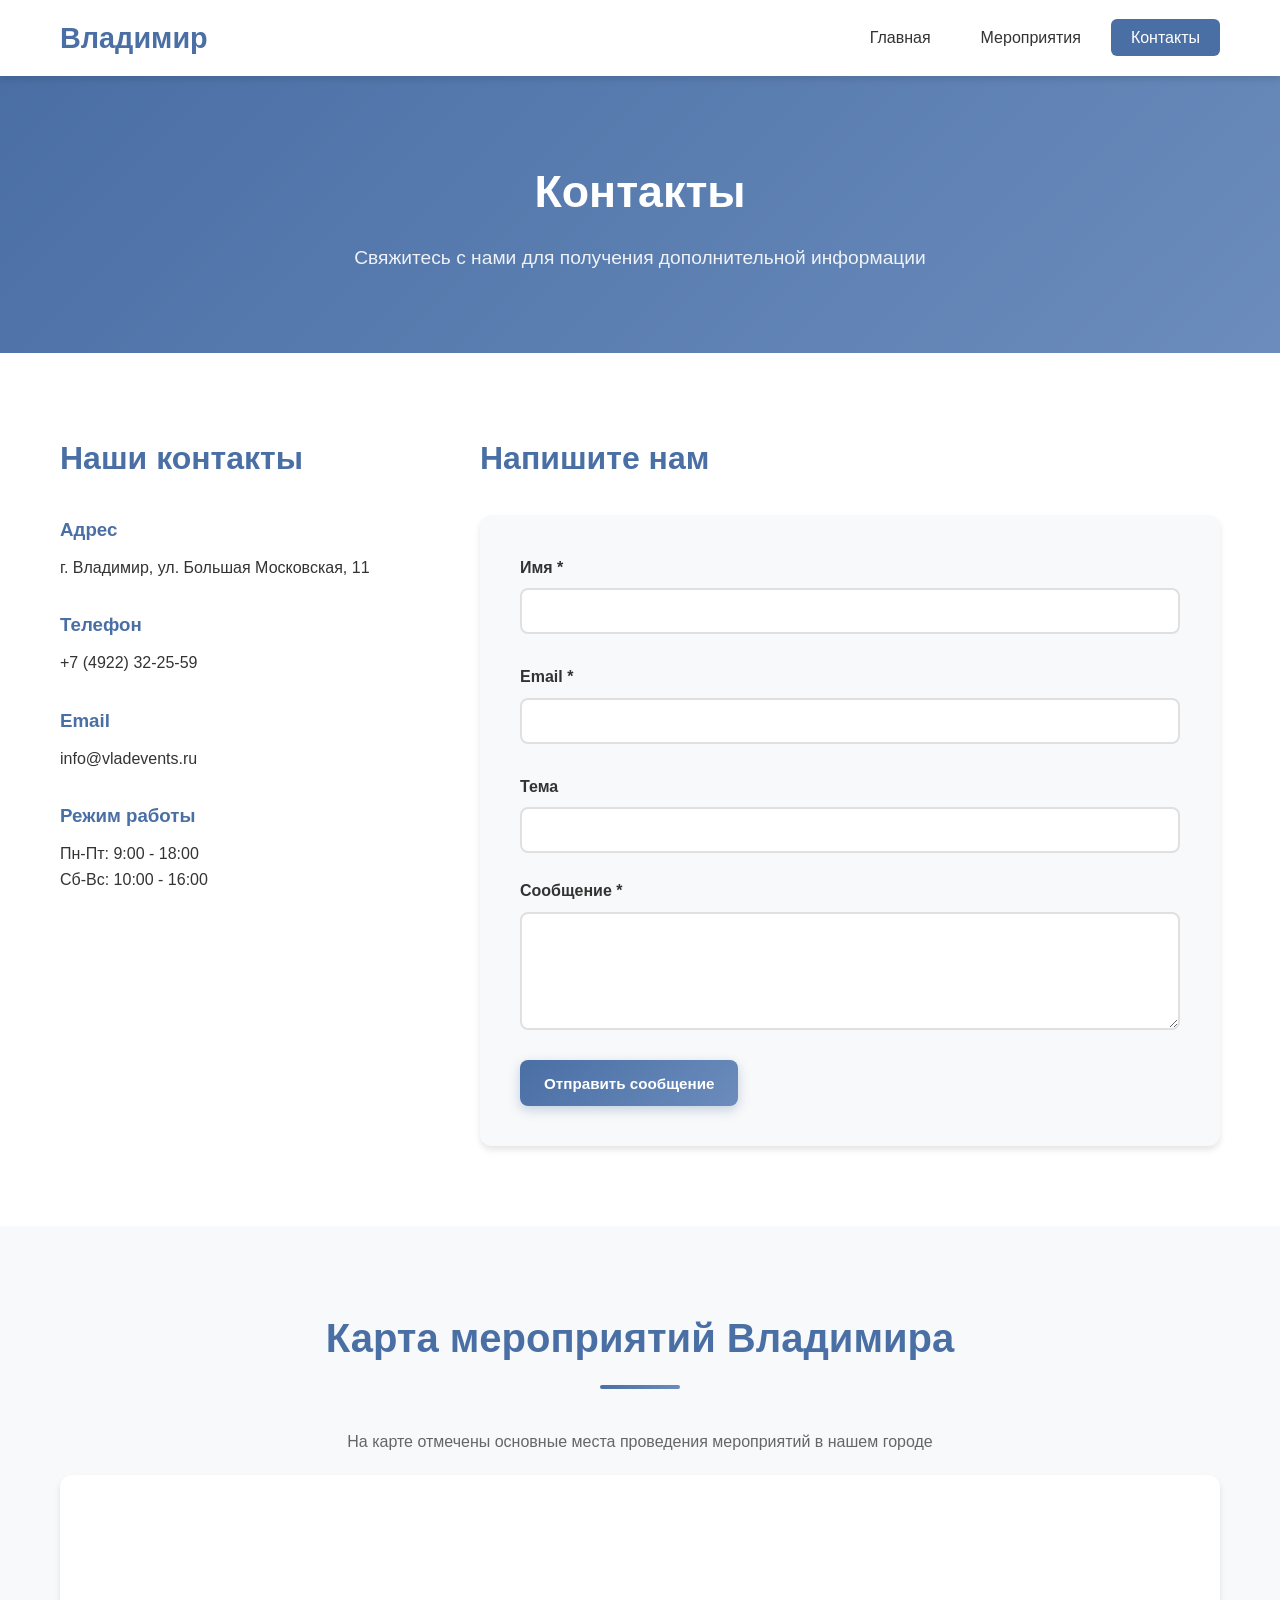
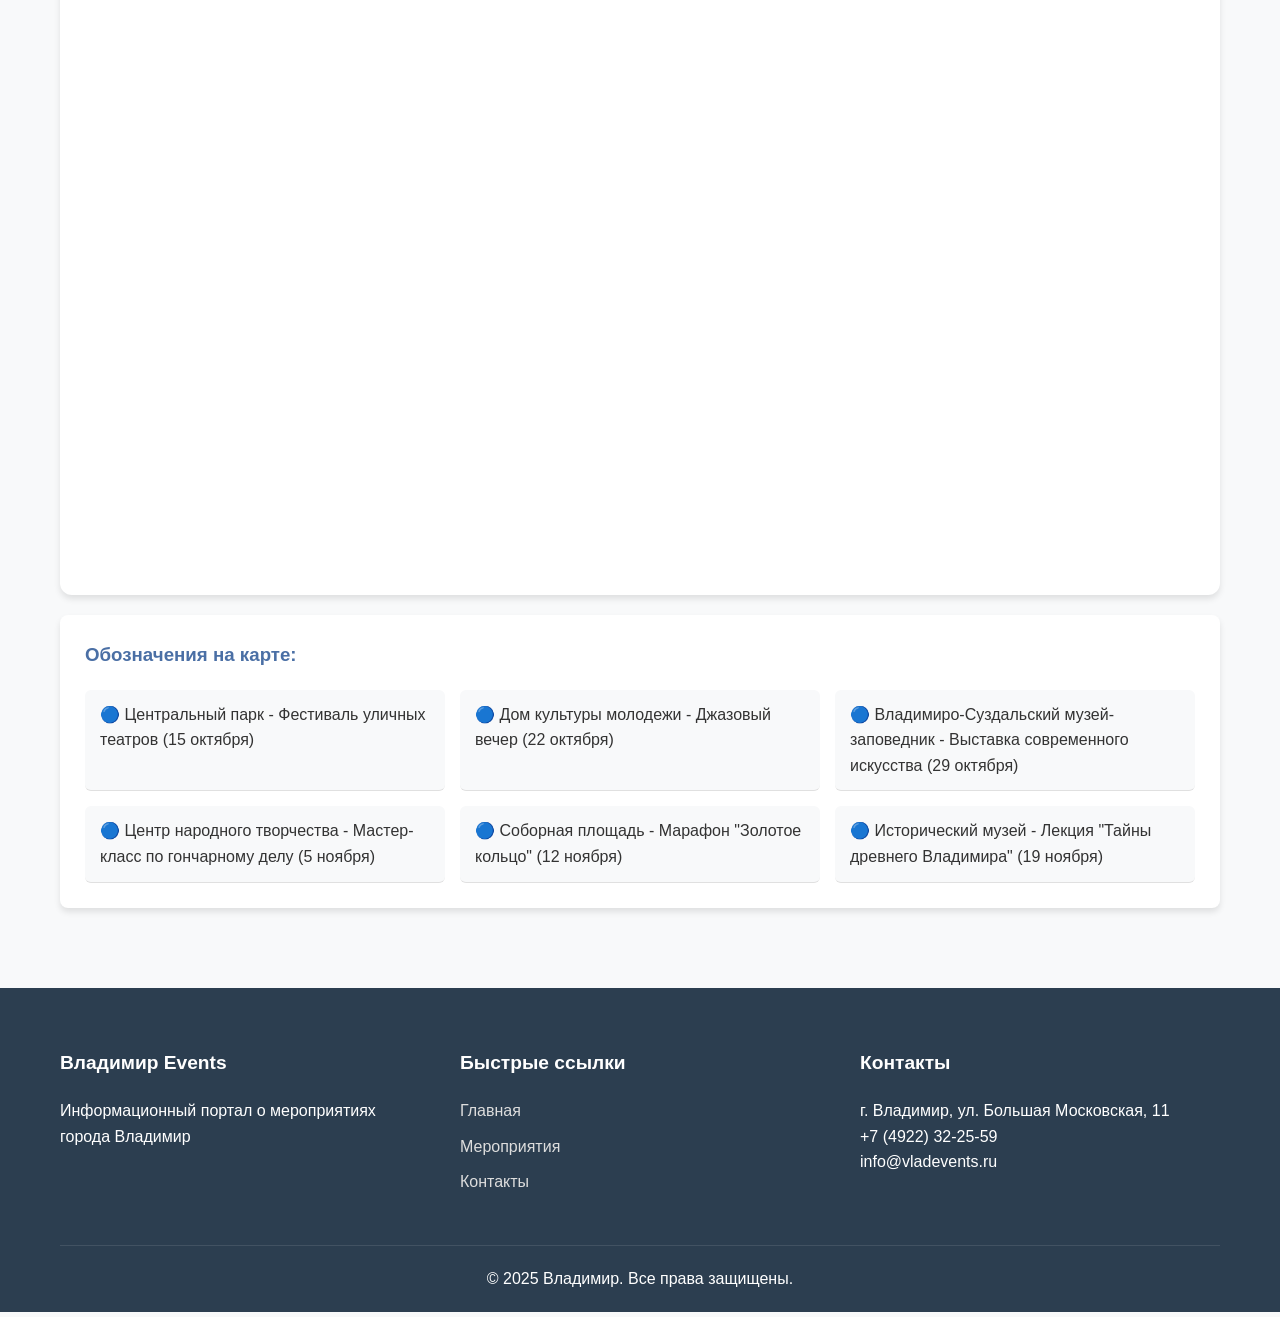
==== contacts.html @ 45550b62 "Add files via upload" ====
<!DOCTYPE html>
<html lang="ru">
<head>
    <meta charset="UTF-8">
    <meta name="viewport" content="width=device-width, initial-scale=1.0">
    <title>Мероприятия Владимира - Контакты</title>
    <link rel="stylesheet" href="style.css">
</head>
<body>
    <header class="header">
        <div class="container">
            <div class="header-content">
                <div class="logo">
                    <h1>Владимир</h1>
                </div>
                <nav class="nav">
                    <ul class="nav-list">
                        <li><a href="index.html" class="nav-link">Главная</a></li>
                        <li><a href="events.html" class="nav-link">Мероприятия</a></li>
                        <li><a href="contacts.html" class="nav-link active">Контакты</a></li>
                    </ul>
                </nav>
            </div>
        </div>
    </header>

    <main>
        <section class="page-header">
            <div class="container">
                <h1 class="page-title">Контакты</h1>
                <p>Свяжитесь с нами для получения дополнительной информации</p>
            </div>
        </section>

        <section class="contact-content">
            <div class="container">
                <div class="contact-grid">
                    <div class="contact-info">
                        <h2>Наши контакты</h2>
                        <div class="contact-item">
                            <h3>Адрес</h3>
                            <p>г. Владимир, ул. Большая Московская, 11</p>
                        </div>
                        <div class="contact-item">
                            <h3>Телефон</h3>
                            <p>+7 (4922) 32-25-59</p>
                        </div>
                        <div class="contact-item">
                            <h3>Email</h3>
                            <p>info@vladevents.ru</p>
                        </div>
                        <div class="contact-item">
                            <h3>Режим работы</h3>
                            <p>Пн-Пт: 9:00 - 18:00</p>
                            <p>Сб-Вс: 10:00 - 16:00</p>
                        </div>
                    </div>

                    <div class="contact-form-container">
                        <h2>Напишите нам</h2>
                        <form class="contact-form" id="contactForm">
                            <div class="form-group">
                                <label for="name">Имя *</label>
                                <input type="text" id="name" name="name" required>
                                <span class="error-message" id="nameError"></span>
                            </div>
                            <div class="form-group">
                                <label for="email">Email *</label>
                                <input type="email" id="email" name="email" required>
                                <span class="error-message" id="emailError"></span>
                            </div>
                            <div class="form-group">
                                <label for="subject">Тема</label>
                                <input type="text" id="subject" name="subject">
                            </div>
                            <div class="form-group">
                                <label for="message">Сообщение *</label>
                                <textarea id="message" name="message" rows="5" required></textarea>
                                <span class="error-message" id="messageError"></span>
                            </div>
                            <button type="submit" class="btn btn-primary">Отправить сообщение</button>
                        </form>
                    </div>
                </div>
            </div>
        </section>

        <section class="map-section">
    <div class="container">
        <h2 class="section-title">Карта мероприятий Владимира</h2>
        <div class="map-description">
            <p>На карте отмечены основные места проведения мероприятий в нашем городе</p>
        </div>
        
        <!-- Основной контентный блок с серым фоном -->
        <div class="content-wrapper">
            <div class="map-container">
                <div class="map-wrapper">
                    <iframe 
                        src=https://yandex.ru/map-widget/v1/?um=constructor%3Aa4f0ccc90baa27e8e0eb10baae9c35362866322ba16889eb7e63be0236e805fd&amp;source=constructor" 
                        frameborder="0"
                        allowfullscreen="true"
                        class="responsive-iframe">
                    </iframe>
                </div>
            </div>
            
            <div class="map-legend">
                <h3>Обозначения на карте:</h3>
                <ul>
                    <li>🔵 Центральный парк - Фестиваль уличных театров (15 октября)</li>
                    <li>🔵 Дом культуры молодежи - Джазовый вечер (22 октября)</li>
                    <li>🔵 Владимиро-Суздальский музей-заповедник - Выставка современного искусства (29 октября)</li>
                    <li>🔵 Центр народного творчества - Мастер-класс по гончарному делу (5 ноября)</li>
                    <li>🔵 Соборная площадь - Марафон "Золотое кольцо" (12 ноября)</li>
                    <li>🔵 Исторический музей - Лекция "Тайны древнего Владимира" (19 ноября)</li>
                </ul>
            </div>
        </div>
    </div>
</section>
    </main>

    <footer class="footer">
        <div class="container">
            <div class="footer-content">
                <div class="footer-section">
                    <h3>Владимир Events</h3>
                    <p>Информационный портал о мероприятиях города Владимир</p>
                </div>
                <div class="footer-section">
                    <h3>Быстрые ссылки</h3>
                    <ul>
                        <li><a href="index.html">Главная</a></li>
                        <li><a href="events.html">Мероприятия</a></li>
                        <li><a href="contacts.html">Контакты</a></li>
                    </ul>
                </div>
                <div class="footer-section">
                    <h3>Контакты</h3>
                    <p>г. Владимир, ул. Большая Московская, 11</p>
                    <p>+7 (4922) 32-25-59</p>
                    <p>info@vladevents.ru</p>
                </div>
            </div>
            <div class="footer-bottom">
                <p>&copy; 2025 Владимир. Все права защищены.</p>
            </div>
        </div>
    </footer>

    <script>
        document.getElementById('contactForm').addEventListener('submit', function(e) {
            e.preventDefault();
            
            // Получаем значения полей
            const name = document.getElementById('name').value;
            const email = document.getElementById('email').value;
            const message = document.getElementById('message').value;
            
            // Сбрасываем предыдущие ошибки
            document.getElementById('nameError').textContent = '';
            document.getElementById('emailError').textContent = '';
            document.getElementById('messageError').textContent = '';
            
            let isValid = true;
            
            // Проверка имени
            if (name.trim() === '') {
                document.getElementById('nameError').textContent = 'Пожалуйста, введите ваше имя';
                isValid = false;
            }
            
            // Проверка email
            const emailPattern = /^[^\s@]+@[^\s@]+\.[^\s@]+$/;
            if (!emailPattern.test(email)) {
                document.getElementById('emailError').textContent = 'Пожалуйста, введите корректный email';
                isValid = false;
            }
            
            // Проверка сообщения
            if (message.trim() === '') {
                document.getElementById('messageError').textContent = 'Пожалуйста, введите ваше сообщение';
                isValid = false;
            }
            
            if (isValid) {
                alert('Сообщение успешно отправлено!');
                this.reset();
            }
        });
    </script>
</body>
</html>
---- style.css ----
/* CSS переменные */
:root {
    --primary-color: #4a6fa5;
    --secondary-color: #6b8cbc;
    --accent-color: #ff6b6b;
    --text-color: #333;
    --light-text: #666;
    --bg-light: #f8f9fa;
    --bg-white: #ffffff;
    --border-color: #e0e0e0;
    --shadow: 0 4px 6px rgba(0, 0, 0, 0.1);
    --transition: all 0.3s ease;
}

/* Базовые стили */
* {
    margin: 0;
    padding: 0;
    box-sizing: border-box;
}

body {
    font-family: 'Arial', sans-serif;
    line-height: 1.6;
    color: var(--text-color);
    background-color: var(--bg-light);
}

.container {
    width: 100%;
    max-width: 1200px;
    margin: 0 auto;
    padding: 0 20px;
}

/* Кнопки */
.btn {
    display: inline-flex;
    align-items: center;
    justify-content: center;
    padding: 12px 24px;
    border: none;
    border-radius: 8px;
    text-decoration: none;
    font-weight: 600;
    cursor: pointer;
    transition: all 0.3s ease;
    text-align: center;
    min-height: 46px;
    font-size: 0.95rem;
    flex-shrink: 0;
}

.btn-primary {
    background: linear-gradient(135deg, var(--primary-color), var(--secondary-color));
    color: white;
    box-shadow: 0 4px 12px rgba(74, 111, 165, 0.3);
}

.btn-primary:hover {
    transform: translateY(-2px);
    box-shadow: 0 6px 18px rgba(74, 111, 165, 0.4);
}

.btn-secondary {
    background-color: transparent;
    color: var(--primary-color);
    border: 2px solid var(--primary-color);
}

.btn-secondary:hover {
    background-color: var(--primary-color);
    color: white;
    transform: translateY(-2px);
}

.btn-outline {
    background-color: transparent;
    color: var(--primary-color);
    border: 2px solid var(--primary-color);
    flex: 1;
}

.btn-outline:hover {
    background-color: var(--primary-color);
    color: white;
    transform: translateY(-2px);
}

/* Шапка */
.header {
    background-color: var(--bg-white);
    box-shadow: var(--shadow);
    position: sticky;
    top: 0;
    z-index: 100;
}

.header-content {
    display: flex;
    justify-content: space-between;
    align-items: center;
    padding: 15px 0;
}

.logo h1 {
    color: var(--primary-color);
    font-size: 1.8rem;
}

.nav-list {
    display: flex;
    list-style: none;
    gap: 10px;
}

.nav-link {
    text-decoration: none;
    color: var(--text-color);
    padding: 10px 20px;
    transition: var(--transition);
    border-radius: 6px;
    font-weight: 500;
}

.nav-link:hover, .nav-link.active {
    background-color: var(--primary-color);
    color: white;
}

/* Главная страница */
.hero {
    background: linear-gradient(135deg, rgba(74, 111, 165, 0.9), rgba(107, 140, 188, 0.9)), 
                url('https://via.placeholder.com/1920x600/4a6fa5/ffffff?text=Владимир') center/cover no-repeat;
    color: white;
    padding: 120px 0;
    text-align: center;
}

.hero-content {
    max-width: 800px;
    margin: 0 auto;
}

.hero-title {
    font-size: 3rem;
    margin-bottom: 25px;
    font-weight: 700;
    line-height: 1.2;
    animation: fadeInDown 1s ease;
}

.hero-text {
    font-size: 1.4rem;
    margin-bottom: 40px;
    opacity: 0.95;
    animation: fadeInUp 1s ease 0.3s both;
}

@keyframes fadeInDown {
    from {
        opacity: 0;
        transform: translateY(-30px);
    }
    to {
        opacity: 1;
        transform: translateY(0);
    }
}

@keyframes fadeInUp {
    from {
        opacity: 0;
        transform: translateY(30px);
    }
    to {
        opacity: 1;
        transform: translateY(0);
    }
}

/* Секции */
.section-title {
    text-align: center;
    margin-bottom: 40px;
    font-size: 2.5rem;
    color: var(--primary-color);
    position: relative;
}

.section-title::after {
    content: '';
    display: block;
    width: 80px;
    height: 4px;
    background: linear-gradient(135deg, var(--primary-color), var(--secondary-color));
    margin: 15px auto;
    border-radius: 2px;
}

/* Особенности */
.features {
    padding: 100px 0;
    background-color: var(--bg-white);
}

.features-grid {
    display: grid;
    grid-template-columns: repeat(auto-fit, minmax(300px, 1fr));
    gap: 40px;
}

.feature-card {
    text-align: center;
    padding: 50px 30px;
    border-radius: 16px;
    box-shadow: 0 10px 30px rgba(0,0,0,0.08);
    transition: all 0.4s ease;
    background: white;
}

.feature-card:hover {
    transform: translateY(-10px);
    box-shadow: 0 20px 40px rgba(0,0,0,0.15);
}

.feature-icon {
    font-size: 4rem;
    margin-bottom: 25px;
    display: block;
}

.feature-card h3 {
    margin-bottom: 20px;
    color: var(--primary-color);
    font-size: 1.5rem;
}

.feature-card p {
    color: var(--light-text);
    line-height: 1.6;
}

/* Ближайшие мероприятия на главной */
.upcoming-events {
    padding: 100px 0;
    background: var(--bg-light);
}

.events-preview {
    display: grid;
    grid-template-columns: repeat(auto-fit, minmax(350px, 1fr));
    gap: 30px;
    margin-bottom: 50px;
}

.event-card {
    display: flex;
    background-color: var(--bg-white);
    border-radius: 16px;
    overflow: hidden;
    box-shadow: var(--shadow);
    transition: var(--transition);
    height: 100%;
}

.event-card:hover {
    transform: translateY(-5px);
    box-shadow: 0 10px 25px rgba(0,0,0,0.15);
}

.event-card .event-date {
    display: flex;
    flex-direction: column;
    align-items: center;
    justify-content: center;
    background: linear-gradient(135deg, var(--primary-color), var(--secondary-color));
    color: white;
    padding: 25px 15px;
    min-width: 90px;
    text-align: center;
}

.event-card .event-date .month {
    font-size: 0.85rem;
    font-weight: 700;
    text-transform: uppercase;
    margin-bottom: 8px;
}

.event-card .event-date .day {
    font-size: 2.2rem;
    font-weight: 800;
    line-height: 1;
}

.event-info {
    padding: 30px 25px;
    flex: 1;
    display: flex;
    flex-direction: column;
}

.event-info h3 {
    margin-bottom: 15px;
    color: var(--text-color);
    font-size: 1.4rem;
}

.event-location {
    color: var(--light-text);
    margin-bottom: 15px;
    display: flex;
    align-items: center;
    gap: 8px;
}

.event-description {
    margin-bottom: 25px;
    line-height: 1.6;
    flex-grow: 1;
}

.event-actions {
    margin-top: auto;
}

.text-center {
    text-align: center;
}

/* Страница мероприятий */
.page-header {
    background: linear-gradient(135deg, var(--primary-color), var(--secondary-color));
    color: white;
    padding: 80px 0;
    text-align: center;
}

.page-title {
    font-size: 2.8rem;
    margin-bottom: 15px;
    font-weight: 700;
}

.page-header p {
    font-size: 1.2rem;
    opacity: 0.9;
}

/* Фильтр мероприятий */
.events-filter {
    padding: 50px 0;
    background-color: var(--bg-white);
}

.filter-form {
    display: grid;
    grid-template-columns: repeat(auto-fit, minmax(200px, 1fr));
    gap: 20px;
    align-items: end;
}

.form-group {
    display: flex;
    flex-direction: column;
}

.form-group label {
    margin-bottom: 8px;
    font-weight: 600;
    color: var(--text-color);
}

.form-group input, .form-group select {
    padding: 12px 15px;
    border: 2px solid var(--border-color);
    border-radius: 8px;
    font-size: 1rem;
    transition: var(--transition);
}

.form-group input:focus, .form-group select:focus {
    outline: none;
    border-color: var(--primary-color);
    box-shadow: 0 0 0 3px rgba(74, 111, 165, 0.1);
}

/* Список мероприятий */
.events-list {
    padding: 80px 0;
    background-color: var(--bg-light);
}

.events-grid {
    display: grid;
    grid-template-columns: repeat(auto-fill, minmax(380px, 1fr));
    gap: 30px;
    align-items: stretch;
}

.event-item {
    background-color: var(--bg-white);
    border-radius: 12px;
    overflow: hidden;
    box-shadow: var(--shadow);
    transition: all 0.3s ease;
    display: flex;
    flex-direction: column;
    height: 100%;
}

.event-item:hover {
    transform: translateY(-8px);
    box-shadow: 0 15px 30px rgba(0,0,0,0.15);
}

.event-image {
    height: 220px;
    overflow: hidden;
    flex-shrink: 0;
}

.event-image img {
    width: 100%;
    height: 100%;
    object-fit: cover;
    transition: var(--transition);
}

.event-item:hover .event-image img {
    transform: scale(1.1);
}

.event-content {
    padding: 25px;
    position: relative;
    display: flex;
    flex-direction: column;
    flex-grow: 1;
}

.event-date {
    position: absolute;
    top: -20px;
    right: 20px;
    background: linear-gradient(135deg, var(--primary-color), var(--secondary-color));
    color: white;
    padding: 12px 10px;
    border-radius: 10px;
    text-align: center;
    min-width: 75px;
    box-shadow: 0 6px 15px rgba(0,0,0,0.2);
    z-index: 2;
}

.event-date .month {
    display: block;
    font-size: 0.75rem;
    font-weight: 700;
    text-transform: uppercase;
    margin-bottom: 3px;
}

.event-date .day {
    display: block;
    font-size: 1.6rem;
    font-weight: 800;
    line-height: 1;
}

.event-header {
    margin-bottom: 15px;
    padding-right: 80px;
}

.event-title {
    margin-bottom: 10px;
    color: var(--text-color);
    font-size: 1.3rem;
    font-weight: 700;
    line-height: 1.3;
}

.event-category {
    display: inline-block;
    background: linear-gradient(135deg, #667eea, #764ba2);
    color: white;
    padding: 6px 14px;
    border-radius: 20px;
    font-size: 0.75rem;
    font-weight: 700;
    text-transform: uppercase;
}

.event-location {
    color: var(--light-text);
    margin-bottom: 18px;
    display: flex;
    align-items: center;
    gap: 8px;
}

.event-description {
    margin-bottom: 25px;
    line-height: 1.6;
    color: var(--text-color);
    flex-grow: 1;
}

.event-actions {
    display: flex;
    gap: 12px;
    margin-top: auto;
}

/* Страница контактов */
.contact-content {
    padding: 80px 0;
    background-color: var(--bg-white);
}

.contact-grid {
    display: grid;
    grid-template-columns: 1fr 2fr;
    gap: 50px;
}

.contact-info h2, .contact-form-container h2 {
    margin-bottom: 30px;
    color: var(--primary-color);
    font-size: 2rem;
}

.contact-item {
    margin-bottom: 30px;
}

.contact-item h3 {
    margin-bottom: 10px;
    color: var(--primary-color);
}

.contact-form {
    background-color: var(--bg-light);
    padding: 40px;
    border-radius: 12px;
    box-shadow: var(--shadow);
}

.contact-form .form-group {
    margin-bottom: 25px;
}

.contact-form label {
    display: block;
    margin-bottom: 8px;
    font-weight: 600;
}

.contact-form input, .contact-form textarea {
    width: 100%;
    padding: 12px 15px;
    border: 2px solid var(--border-color);
    border-radius: 8px;
    font-size: 1rem;
    transition: var(--transition);
}

.contact-form input:focus, .contact-form textarea:focus {
    border-color: var(--primary-color);
    outline: none;
    box-shadow: 0 0 0 3px rgba(74, 111, 165, 0.2);
}

.error-message {
    color: var(--accent-color);
    font-size: 0.8rem;
    margin-top: 5px;
    display: block;
}

/* Карта */
.map-section {
    padding: 80px 0;
    background-color: var(--bg-light);
}

.map-container {
    background-color: var(--bg-white);
    padding: 30px;
    border-radius: 12px;
    box-shadow: var(--shadow);
    margin: 20px 0;
}

.map-wrapper {
    position: relative;
    width: 100%;
    height: 0;
    padding-bottom: 60%;
    border-radius: 8px;
    overflow: hidden;
}

.responsive-iframe {
    position: absolute;
    top: 0;
    left: 0;
    width: 100%;
    height: 100%;
    border: none;
}

.map-description {
    text-align: center;
    margin-bottom: 20px;
    color: var(--light-text);
}

.map-legend {
    background-color: var(--bg-white);
    padding: 25px;
    border-radius: 8px;
    box-shadow: var(--shadow);
    margin-top: 20px;
}

.map-legend h3 {
    color: var(--primary-color);
    margin-bottom: 20px;
}

.map-legend ul {
    list-style: none;
    display: grid;
    grid-template-columns: repeat(auto-fit, minmax(300px, 1fr));
    gap: 15px;
}

.map-legend li {
    padding: 12px 15px;
    border-bottom: 1px solid var(--border-color);
    background: var(--bg-light);
    border-radius: 6px;
}

/* Подвал */
.footer {
    background-color: #2c3e50;
    color: white;
    padding: 60px 0 20px;
}

.footer-content {
    display: grid;
    grid-template-columns: repeat(auto-fit, minmax(250px, 1fr));
    gap: 40px;
    margin-bottom: 40px;
}

.footer-section h3 {
    margin-bottom: 20px;
    font-size: 1.2rem;
}

.footer-section ul {
    list-style: none;
}

.footer-section ul li {
    margin-bottom: 10px;
}

.footer-section a {
    color: #ddd;
    text-decoration: none;
    transition: var(--transition);
}

.footer-section a:hover {
    color: white;
}

.footer-bottom {
    text-align: center;
    padding-top: 20px;
    border-top: 1px solid rgba(255, 255, 255, 0.1);
}

/* Стили для статусов дат */
.event-date.past {
    background: linear-gradient(135deg, #95a5a6, #7f8c8d);
}

.event-date.today {
    background: linear-gradient(135deg, #e74c3c, #c0392b);
    animation: pulse 2s infinite;
}

@keyframes pulse {
    0% {
        box-shadow: 0 0 0 0 rgba(231, 76, 60, 0.7);
    }
    70% {
        box-shadow: 0 0 0 10px rgba(231, 76, 60, 0);
    }
    100% {
        box-shadow: 0 0 0 0 rgba(231, 76, 60, 0);
    }
}

/* Адаптивность */
@media (max-width: 768px) {
    .header-content {
        flex-direction: column;
        gap: 15px;
    }
    
    .nav-list {
        flex-wrap: wrap;
        justify-content: center;
    }
    
    .hero {
        padding: 80px 0;
    }
    
    .hero-title {
        font-size: 2.2rem;
    }
    
    .hero-text {
        font-size: 1.2rem;
    }
    
    .section-title {
        font-size: 2rem;
    }
    
    .features-grid,
    .events-preview,
    .events-grid {
        grid-template-columns: 1fr;
        gap: 25px;
    }
    
    .contact-grid {
        grid-template-columns: 1fr;
        gap: 30px;
    }
    
    .filter-form {
        grid-template-columns: 1fr;
    }
    
    .event-actions {
        flex-direction: column;
    }
    
    .event-header {
        padding-right: 0;
    }
    
    .map-legend ul {
        grid-template-columns: 1fr;
    }
}

@media (max-width: 480px) {
    .container {
        padding: 0 15px;
    }
    
    .hero-title {
        font-size: 1.8rem;
    }
    
    .event-date {
        position: relative;
        top: auto;
        right: auto;
        display: inline-flex;
        align-items: center;
        gap: 10px;
        margin-bottom: 15px;
        padding: 10px 15px;
        min-width: auto;
    }
    
    .event-date .month {
        display: inline;
        font-size: 0.85rem;
    }
    
    .event-date .day {
        display: inline;
        font-size: 1.3rem;
    }
    
    .contact-form {
        padding: 25px 20px;
    }
    
    .event-card {
        flex-direction: column;
    }
    
    .event-card .event-date {
        flex-direction: row;
        justify-content: center;
        min-width: auto;
        padding: 20px;
        gap: 15px;
    }
    
}
/* Стили для выделения активного мероприятия */
.event-card.active {
    border: 3px solid var(--primary-color);
    transform: scale(1.02);
}

.event-card.highlight {
    animation: pulseHighlight 2s ease-in-out;
    box-shadow: 0 0 20px rgba(74, 111, 165, 0.4);
}

@keyframes pulseHighlight {
    0% {
        box-shadow: 0 0 0 0 rgba(74, 111, 165, 0.7);
    }
    50% {
        box-shadow: 0 0 20px 10px rgba(74, 111, 165, 0.4);
    }
    100% {
        box-shadow: 0 0 0 0 rgba(74, 111, 165, 0.7);
    }
}

.event-card.redirecting {
    animation: redirectAnimation 0.5s ease-in-out;
}

@keyframes redirectAnimation {
    0% {
        transform: scale(1);
    }
    50% {
        transform: scale(0.95);
        opacity: 0.8;
    }
    100% {
        transform: scale(1);
        opacity: 1;
    }
}

/* Стили для модального окна */
.modal {
    display: none;
    position: fixed;
    z-index: 1000;
    left: 0;
    top: 0;
    width: 100%;
    height: 100%;
    background-color: rgba(0,0,0,0.5);
    backdrop-filter: blur(5px);
}

.modal-content {
    background-color: var(--bg-white);
    margin: 15% auto;
    padding: 30px;
    border-radius: 16px;
    box-shadow: 0 20px 40px rgba(0,0,0,0.3);
    width: 90%;
    max-width: 500px;
    position: relative;
    animation: modalAppear 0.3s ease-out;
}

@keyframes modalAppear {
    from {
        opacity: 0;
        transform: translateY(-50px) scale(0.9);
    }
    to {
        opacity: 1;
        transform: translateY(0) scale(1);
    }
}

.close {
    position: absolute;
    right: 20px;
    top: 15px;
    font-size: 28px;
    font-weight: bold;
    cursor: pointer;
    color: var(--light-text);
    transition: var(--transition);
}

.close:hover {
    color: var(--accent-color);
    transform: rotate(90deg);
}

.modal-content h3 {
    color: var(--primary-color);
    margin-bottom: 15px;
    font-size: 1.5rem;
}

.modal-content p {
    margin-bottom: 25px;
    line-height: 1.6;
    color: var(--text-color);
}

.modal-actions {
    display: flex;
    gap: 15px;
    justify-content: flex-end;
    flex-wrap: wrap;
}

.modal-actions .btn {
    min-width: 120px;
}

/* Адаптивность для модального окна */
@media (max-width: 768px) {
    .modal-content {
        margin: 20% auto;
        padding: 25px 20px;
    }
    
    .modal-actions {
        flex-direction: column;
    }
    
    .modal-actions .btn {
        width: 100%;
    }
}

@media (max-width: 480px) {
    .modal-content {
        margin: 10% auto;
        width: 95%;
    }
}
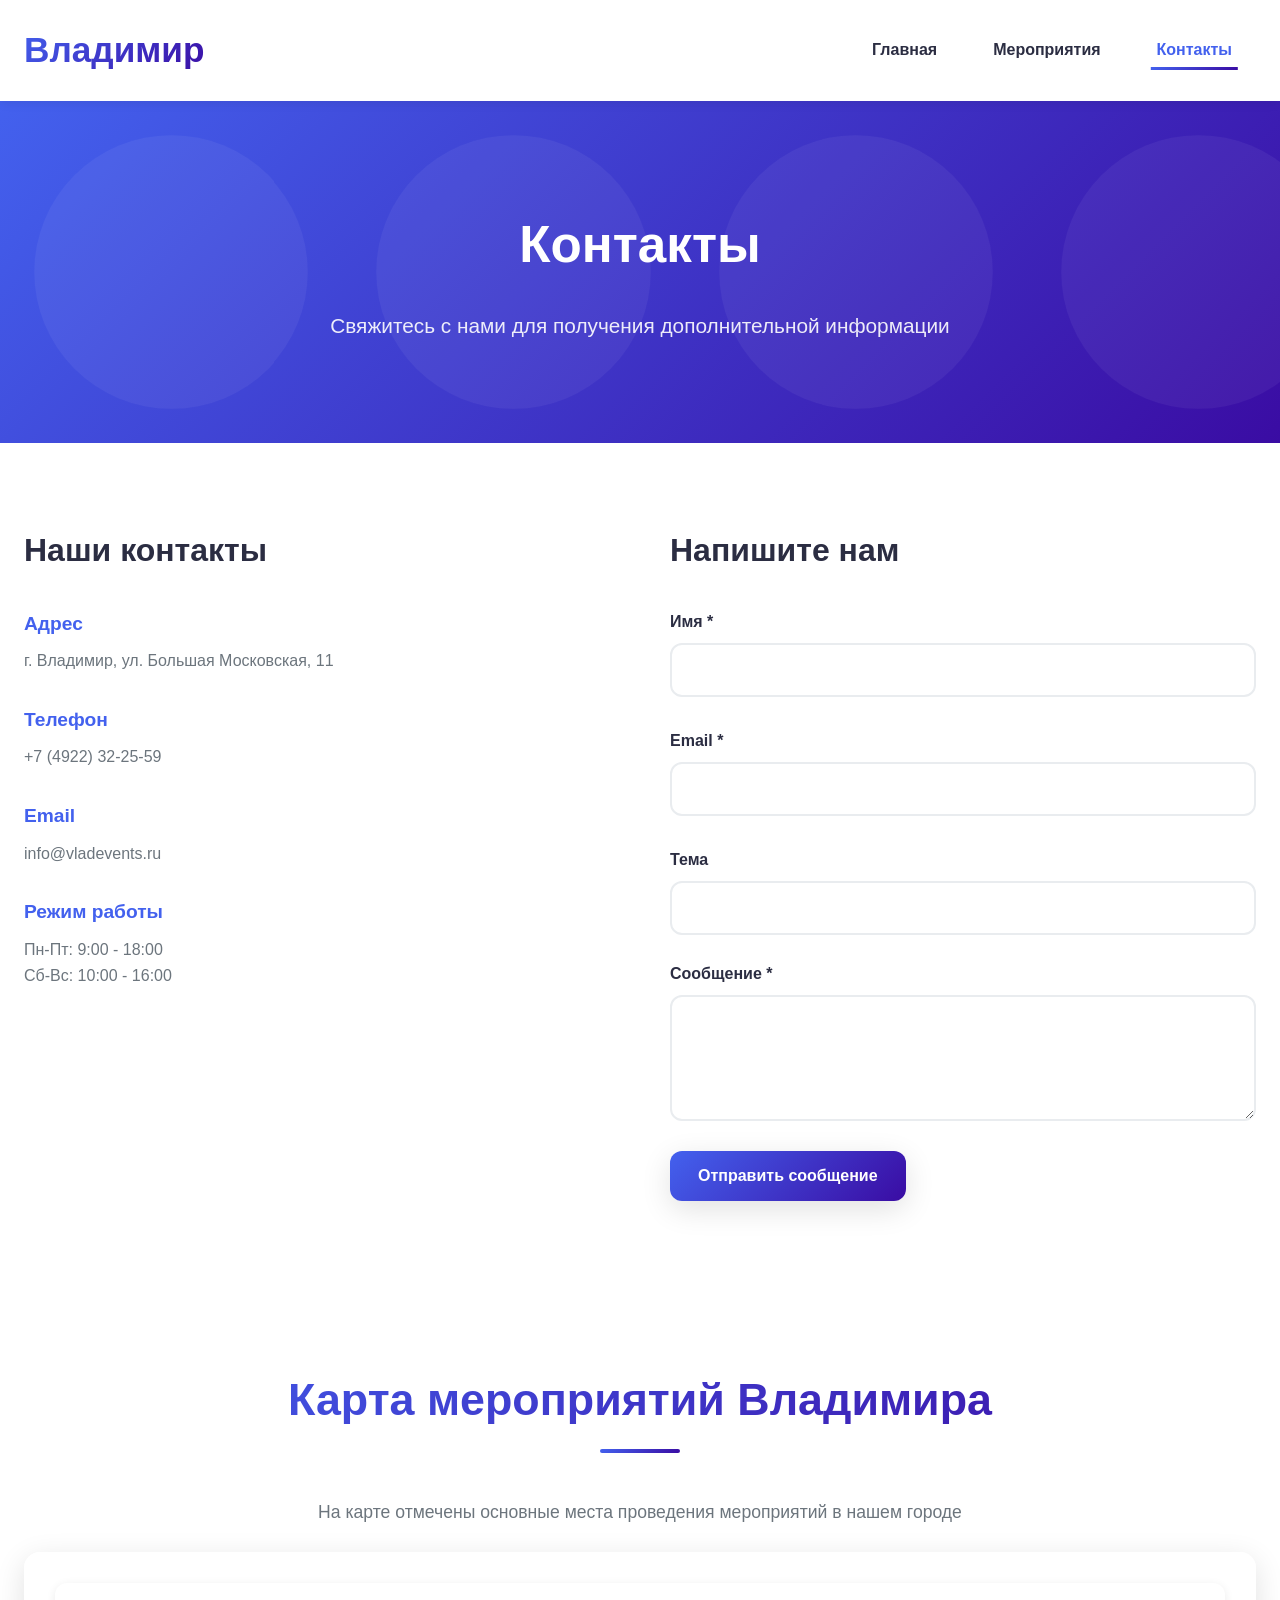
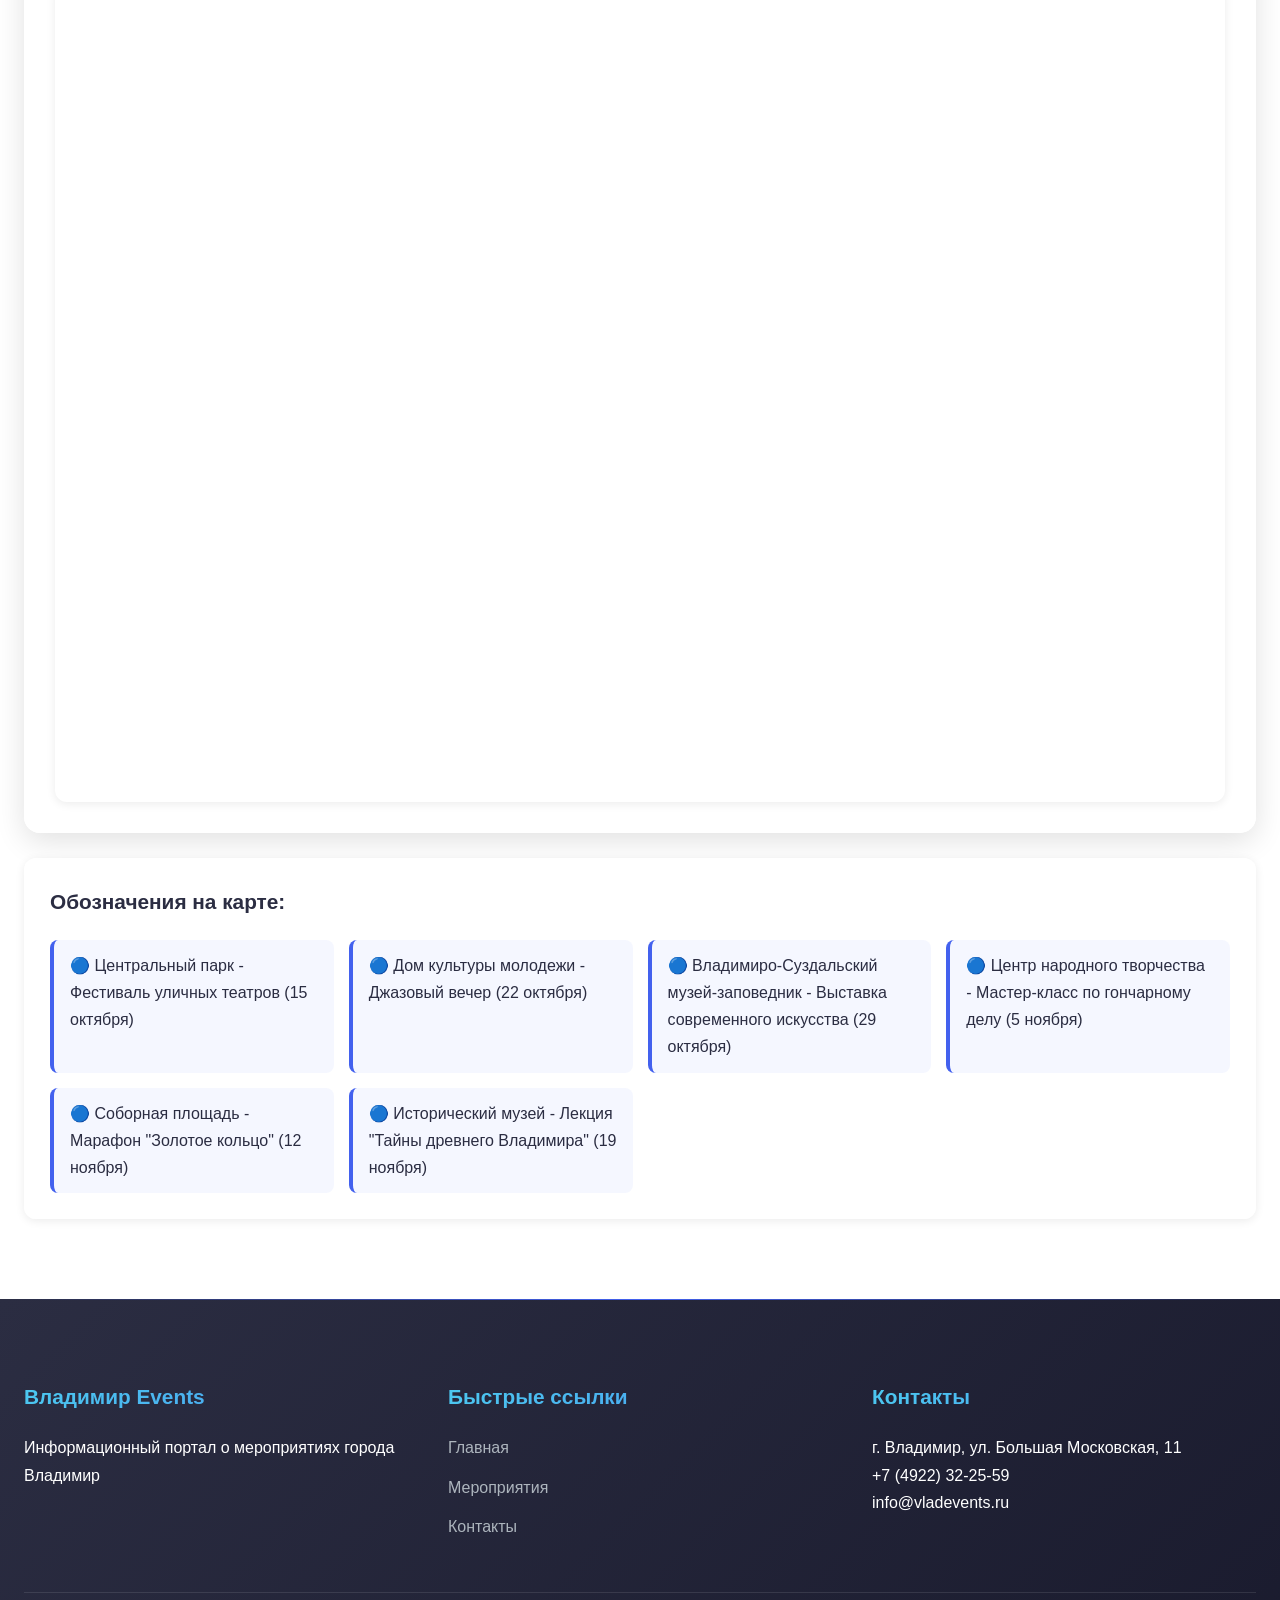
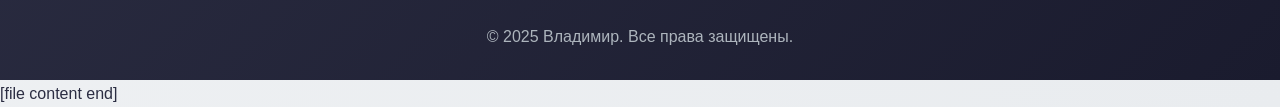
==== commit a7d80de6: "Add files via upload" ====
--- a/contacts.html
+++ b/contacts.html
@@ -86,39 +86,38 @@
         </section>
 
         <section class="map-section">
-    <div class="container">
-        <h2 class="section-title">Карта мероприятий Владимира</h2>
-        <div class="map-description">
-            <p>На карте отмечены основные места проведения мероприятий в нашем городе</p>
-        </div>
-        
-        <!-- Основной контентный блок с серым фоном -->
-        <div class="content-wrapper">
-            <div class="map-container">
-                <div class="map-wrapper">
-                    <iframe 
-                        src=https://yandex.ru/map-widget/v1/?um=constructor%3Aa4f0ccc90baa27e8e0eb10baae9c35362866322ba16889eb7e63be0236e805fd&amp;source=constructor" 
-                        frameborder="0"
-                        allowfullscreen="true"
-                        class="responsive-iframe">
-                    </iframe>
+            <div class="container">
+                <h2 class="section-title">Карта мероприятий Владимира</h2>
+                <div class="map-description">
+                    <p>На карте отмечены основные места проведения мероприятий в нашем городе</p>
+                </div>
+                
+                <div class="content-wrapper">
+                    <div class="map-container">
+                        <div class="map-wrapper">
+                            <iframe 
+                                src="https://yandex.ru/map-widget/v1/?um=constructor%3Aa4f0ccc90baa27e8e0eb10baae9c35362866322ba16889eb7e63be0236e805fd&amp;source=constructor" 
+                                frameborder="0"
+                                allowfullscreen="true"
+                                class="responsive-iframe">
+                            </iframe>
+                        </div>
+                    </div>
+                    
+                    <div class="map-legend">
+                        <h3>Обозначения на карте:</h3>
+                        <ul>
+                            <li>🔵 Центральный парк - Фестиваль уличных театров (15 октября)</li>
+                            <li>🔵 Дом культуры молодежи - Джазовый вечер (22 октября)</li>
+                            <li>🔵 Владимиро-Суздальский музей-заповедник - Выставка современного искусства (29 октября)</li>
+                            <li>🔵 Центр народного творчества - Мастер-класс по гончарному делу (5 ноября)</li>
+                            <li>🔵 Соборная площадь - Марафон "Золотое кольцо" (12 ноября)</li>
+                            <li>🔵 Исторический музей - Лекция "Тайны древнего Владимира" (19 ноября)</li>
+                        </ul>
+                    </div>
                 </div>
             </div>
-            
-            <div class="map-legend">
-                <h3>Обозначения на карте:</h3>
-                <ul>
-                    <li>🔵 Центральный парк - Фестиваль уличных театров (15 октября)</li>
-                    <li>🔵 Дом культуры молодежи - Джазовый вечер (22 октября)</li>
-                    <li>🔵 Владимиро-Суздальский музей-заповедник - Выставка современного искусства (29 октября)</li>
-                    <li>🔵 Центр народного творчества - Мастер-класс по гончарному делу (5 ноября)</li>
-                    <li>🔵 Соборная площадь - Марафон "Золотое кольцо" (12 ноября)</li>
-                    <li>🔵 Исторический музей - Лекция "Тайны древнего Владимира" (19 ноября)</li>
-                </ul>
-            </div>
-        </div>
-    </div>
-</section>
+        </section>
     </main>
 
     <footer class="footer">
@@ -191,4 +190,5 @@
         });
     </script>
 </body>
-</html>+</html>
+[file content end]
--- a/style.css
+++ b/style.css
@@ -1,15 +1,21 @@
 /* CSS переменные */
 :root {
-    --primary-color: #4a6fa5;
-    --secondary-color: #6b8cbc;
-    --accent-color: #ff6b6b;
-    --text-color: #333;
-    --light-text: #666;
+    --primary-color: #4361ee;
+    --secondary-color: #3a0ca3;
+    --accent-color: #f72585;
+    --success-color: #4cc9f0;
+    --text-color: #2b2d42;
+    --light-text: #6c757d;
     --bg-light: #f8f9fa;
     --bg-white: #ffffff;
-    --border-color: #e0e0e0;
-    --shadow: 0 4px 6px rgba(0, 0, 0, 0.1);
-    --transition: all 0.3s ease;
+    --gradient-primary: linear-gradient(135deg, #4361ee 0%, #3a0ca3 100%);
+    --gradient-accent: linear-gradient(135deg, #f72585 0%, #b5179e 100%);
+    --gradient-success: linear-gradient(135deg, #4cc9f0 0%, #4895ef 100%);
+    --shadow-sm: 0 2px 10px rgba(0, 0, 0, 0.08);
+    --shadow-md: 0 8px 30px rgba(0, 0, 0, 0.12);
+    --shadow-lg: 0 20px 60px rgba(0, 0, 0, 0.15);
+    --border-radius: 16px;
+    --transition: all 0.4s cubic-bezier(0.25, 0.46, 0.45, 0.94);
 }
 
 /* Базовые стили */
@@ -20,17 +26,39 @@
 }
 
 body {
-    font-family: 'Arial', sans-serif;
-    line-height: 1.6;
+    font-family: 'Segoe UI', Tahoma, Geneva, Verdana, sans-serif;
+    line-height: 1.7;
     color: var(--text-color);
-    background-color: var(--bg-light);
+    background: linear-gradient(135deg, #f8f9fa 0%, #e9ecef 100%);
+    min-height: 100vh;
 }
 
 .container {
     width: 100%;
-    max-width: 1200px;
+    max-width: 1280px;
     margin: 0 auto;
-    padding: 0 20px;
+    padding: 0 24px;
+}
+
+/* Анимации */
+@keyframes fadeInUp {
+    from {
+        opacity: 0;
+        transform: translateY(40px);
+    }
+    to {
+        opacity: 1;
+        transform: translateY(0);
+    }
+}
+
+@keyframes float {
+    0%, 100% {
+        transform: translateY(0);
+    }
+    50% {
+        transform: translateY(-10px);
+    }
 }
 
 /* Кнопки */
@@ -38,291 +66,402 @@
     display: inline-flex;
     align-items: center;
     justify-content: center;
-    padding: 12px 24px;
+    padding: 14px 28px;
     border: none;
-    border-radius: 8px;
+    border-radius: 12px;
     text-decoration: none;
     font-weight: 600;
     cursor: pointer;
-    transition: all 0.3s ease;
+    transition: var(--transition);
     text-align: center;
-    min-height: 46px;
-    font-size: 0.95rem;
-    flex-shrink: 0;
+    font-size: 1rem;
+    position: relative;
+    overflow: hidden;
+    min-height: 50px;
+    font-family: inherit;
+}
+
+.btn::before {
+    content: '';
+    position: absolute;
+    top: 0;
+    left: -100%;
+    width: 100%;
+    height: 100%;
+    background: linear-gradient(90deg, transparent, rgba(255,255,255,0.2), transparent);
+    transition: left 0.5s;
+}
+
+.btn:hover::before {
+    left: 100%;
 }
 
 .btn-primary {
-    background: linear-gradient(135deg, var(--primary-color), var(--secondary-color));
+    background: var(--gradient-primary);
     color: white;
-    box-shadow: 0 4px 12px rgba(74, 111, 165, 0.3);
+    box-shadow: var(--shadow-md);
 }
 
 .btn-primary:hover {
-    transform: translateY(-2px);
-    box-shadow: 0 6px 18px rgba(74, 111, 165, 0.4);
+    transform: translateY(-3px);
+    box-shadow: var(--shadow-lg);
 }
 
 .btn-secondary {
-    background-color: transparent;
+    background: transparent;
     color: var(--primary-color);
     border: 2px solid var(--primary-color);
+    backdrop-filter: blur(10px);
 }
 
 .btn-secondary:hover {
-    background-color: var(--primary-color);
+    background: var(--primary-color);
     color: white;
-    transform: translateY(-2px);
+    transform: translateY(-3px);
 }
 
 .btn-outline {
-    background-color: transparent;
+    background: transparent;
     color: var(--primary-color);
     border: 2px solid var(--primary-color);
-    flex: 1;
+    backdrop-filter: blur(10px);
+    min-width: 140px;
 }
 
 .btn-outline:hover {
-    background-color: var(--primary-color);
+    background: var(--primary-color);
     color: white;
-    transform: translateY(-2px);
+    transform: translateY(-3px);
 }
 
 /* Шапка */
 .header {
-    background-color: var(--bg-white);
-    box-shadow: var(--shadow);
+    background: rgba(255, 255, 255, 0.95);
+    backdrop-filter: blur(20px);
+    border-bottom: 1px solid rgba(255, 255, 255, 0.2);
     position: sticky;
     top: 0;
-    z-index: 100;
+    z-index: 1000;
+    box-shadow: var(--shadow-sm);
 }
 
 .header-content {
     display: flex;
     justify-content: space-between;
     align-items: center;
-    padding: 15px 0;
+    padding: 20px 0;
 }
 
 .logo h1 {
-    color: var(--primary-color);
-    font-size: 1.8rem;
+    background: var(--gradient-primary);
+    -webkit-background-clip: text;
+    -webkit-text-fill-color: transparent;
+    background-clip: text;
+    font-size: 2.2rem;
+    font-weight: 800;
+    font-family: 'Segoe UI', Tahoma, Geneva, Verdana, sans-serif;
 }
 
 .nav-list {
     display: flex;
     list-style: none;
-    gap: 10px;
+    gap: 8px;
 }
 
 .nav-link {
     text-decoration: none;
     color: var(--text-color);
-    padding: 10px 20px;
+    padding: 12px 24px;
     transition: var(--transition);
-    border-radius: 6px;
-    font-weight: 500;
-}
-
-.nav-link:hover, .nav-link.active {
-    background-color: var(--primary-color);
-    color: white;
+    border-radius: 50px;
+    font-weight: 600;
+    position: relative;
+    font-family: inherit;
+}
+
+.nav-link::after {
+    content: '';
+    position: absolute;
+    bottom: 0;
+    left: 50%;
+    width: 0;
+    height: 3px;
+    background: var(--gradient-primary);
+    transition: var(--transition);
+    transform: translateX(-50%);
+}
+
+.nav-link:hover::after,
+.nav-link.active::after {
+    width: 70%;
+}
+
+.nav-link.active {
+    color: var(--primary-color);
 }
 
 /* Главная страница */
 .hero {
-    background: linear-gradient(135deg, rgba(74, 111, 165, 0.9), rgba(107, 140, 188, 0.9)), 
-                url('https://via.placeholder.com/1920x600/4a6fa5/ffffff?text=Владимир') center/cover no-repeat;
+    background: var(--gradient-primary);
     color: white;
-    padding: 120px 0;
+    padding: 140px 0;
     text-align: center;
+    position: relative;
+    overflow: hidden;
+}
+
+.hero::before {
+    content: '';
+    position: absolute;
+    top: 0;
+    left: 0;
+    right: 0;
+    bottom: 0;
+    background: url('data:image/svg+xml,<svg xmlns="http://www.w3.org/2000/svg" viewBox="0 0 1000 1000"><polygon fill="rgba(255,255,255,0.05)" points="0,1000 1000,0 1000,1000"/></svg>');
 }
 
 .hero-content {
     max-width: 800px;
     margin: 0 auto;
+    position: relative;
+    z-index: 2;
+    animation: fadeInUp 1s ease;
 }
 
 .hero-title {
-    font-size: 3rem;
-    margin-bottom: 25px;
-    font-weight: 700;
-    line-height: 1.2;
-    animation: fadeInDown 1s ease;
+    font-size: 3.5rem;
+    margin-bottom: 24px;
+    font-weight: 800;
+    line-height: 1.1;
+    text-shadow: 0 4px 20px rgba(0,0,0,0.1);
+    font-family: 'Segoe UI', Tahoma, Geneva, Verdana, sans-serif;
 }
 
 .hero-text {
     font-size: 1.4rem;
     margin-bottom: 40px;
-    opacity: 0.95;
-    animation: fadeInUp 1s ease 0.3s both;
-}
-
-@keyframes fadeInDown {
-    from {
-        opacity: 0;
-        transform: translateY(-30px);
-    }
-    to {
-        opacity: 1;
-        transform: translateY(0);
-    }
-}
-
-@keyframes fadeInUp {
-    from {
-        opacity: 0;
-        transform: translateY(30px);
-    }
-    to {
-        opacity: 1;
-        transform: translateY(0);
-    }
+    opacity: 0.9;
+    font-weight: 300;
+    font-family: inherit;
 }
 
 /* Секции */
 .section-title {
     text-align: center;
-    margin-bottom: 40px;
-    font-size: 2.5rem;
-    color: var(--primary-color);
-    position: relative;
+    margin-bottom: 60px;
+    font-size: 2.8rem;
+    font-weight: 800;
+    background: var(--gradient-primary);
+    -webkit-background-clip: text;
+    -webkit-text-fill-color: transparent;
+    background-clip: text;
+    position: relative;
+    font-family: 'Segoe UI', Tahoma, Geneva, Verdana, sans-serif;
 }
 
 .section-title::after {
     content: '';
-    display: block;
+    position: absolute;
+    bottom: -15px;
+    left: 50%;
+    transform: translateX(-50%);
     width: 80px;
     height: 4px;
-    background: linear-gradient(135deg, var(--primary-color), var(--secondary-color));
-    margin: 15px auto;
+    background: var(--gradient-primary);
     border-radius: 2px;
 }
 
 /* Особенности */
 .features {
-    padding: 100px 0;
-    background-color: var(--bg-white);
+    padding: 120px 0;
+    background: var(--bg-white);
 }
 
 .features-grid {
     display: grid;
-    grid-template-columns: repeat(auto-fit, minmax(300px, 1fr));
+    grid-template-columns: repeat(auto-fit, minmax(320px, 1fr));
     gap: 40px;
 }
 
 .feature-card {
     text-align: center;
     padding: 50px 30px;
-    border-radius: 16px;
-    box-shadow: 0 10px 30px rgba(0,0,0,0.08);
-    transition: all 0.4s ease;
-    background: white;
+    border-radius: var(--border-radius);
+    background: rgba(255, 255, 255, 0.8);
+    backdrop-filter: blur(20px);
+    border: 1px solid rgba(255, 255, 255, 0.3);
+    box-shadow: var(--shadow-md);
+    transition: var(--transition);
+    position: relative;
+    overflow: hidden;
+}
+
+.feature-card::before {
+    content: '';
+    position: absolute;
+    top: 0;
+    left: 0;
+    right: 0;
+    height: 4px;
+    background: var(--gradient-primary);
 }
 
 .feature-card:hover {
-    transform: translateY(-10px);
-    box-shadow: 0 20px 40px rgba(0,0,0,0.15);
+    transform: translateY(-10px) scale(1.02);
+    box-shadow: var(--shadow-lg);
 }
 
 .feature-icon {
     font-size: 4rem;
-    margin-bottom: 25px;
+    margin-bottom: 30px;
     display: block;
+    animation: float 3s ease-in-out infinite;
 }
 
 .feature-card h3 {
     margin-bottom: 20px;
-    color: var(--primary-color);
+    color: var(--text-color);
     font-size: 1.5rem;
+    font-weight: 700;
+    font-family: 'Segoe UI', Tahoma, Geneva, Verdana, sans-serif;
 }
 
 .feature-card p {
     color: var(--light-text);
     line-height: 1.6;
-}
-
-/* Ближайшие мероприятия на главной */
+    font-size: 1.05rem;
+    font-family: inherit;
+}
+
+/* Ближайшие мероприятия - ПОЛНОСТЬЮ ПЕРЕРАБОТАННЫЕ СТИЛИ */
 .upcoming-events {
-    padding: 100px 0;
-    background: var(--bg-light);
+    padding: 120px 0;
+    background: linear-gradient(135deg, #f8f9fa 0%, #e9ecef 100%);
 }
 
 .events-preview {
     display: grid;
-    grid-template-columns: repeat(auto-fit, minmax(350px, 1fr));
-    gap: 30px;
-    margin-bottom: 50px;
+    grid-template-columns: repeat(auto-fit, minmax(380px, 1fr));
+    gap: 40px;
+    margin-bottom: 60px;
 }
 
 .event-card {
+    background: rgba(255, 255, 255, 0.95);
+    backdrop-filter: blur(20px);
+    border-radius: var(--border-radius);
+    overflow: hidden;
+    box-shadow: var(--shadow-md);
+    transition: var(--transition);
+    border: 1px solid rgba(255, 255, 255, 0.3);
+    position: relative;
     display: flex;
-    background-color: var(--bg-white);
-    border-radius: 16px;
-    overflow: hidden;
-    box-shadow: var(--shadow);
+    min-height: 200px;
+}
+
+.event-card::before {
+    content: '';
+    position: absolute;
+    top: 0;
+    left: 0;
+    right: 0;
+    bottom: 0;
+    background: var(--gradient-primary);
+    opacity: 0;
     transition: var(--transition);
-    height: 100%;
+    z-index: 1;
+}
+
+.event-card:hover::before {
+    opacity: 0.02;
 }
 
 .event-card:hover {
-    transform: translateY(-5px);
-    box-shadow: 0 10px 25px rgba(0,0,0,0.15);
-}
-
-.event-card .event-date {
+    transform: translateY(-8px);
+    box-shadow: var(--shadow-lg);
+}
+
+/* ИСПРАВЛЕННЫЕ СТИЛИ ДЛЯ ДАТ НА ГЛАВНОЙ СТРАНИЦЕ */
+.event-date {
     display: flex;
     flex-direction: column;
     align-items: center;
     justify-content: center;
-    background: linear-gradient(135deg, var(--primary-color), var(--secondary-color));
+    background: var(--gradient-primary);
     color: white;
-    padding: 25px 15px;
-    min-width: 90px;
+    padding: 25px 20px;
+    min-width: 120px; /* Увеличена ширина */
     text-align: center;
-}
-
-.event-card .event-date .month {
-    font-size: 0.85rem;
+    position: relative;
+    z-index: 3; /* Повышен z-index */
+    flex-shrink: 0;
+    font-family: 'Segoe UI', Tahoma, Geneva, Verdana, sans-serif;
+}
+
+.event-date .month {
+    font-size: 1rem; /* Увеличен размер */
     font-weight: 700;
     text-transform: uppercase;
     margin-bottom: 8px;
-}
-
-.event-card .event-date .day {
-    font-size: 2.2rem;
+    letter-spacing: 1px;
+    font-family: inherit;
+    line-height: 1.2;
+    display: block;
+    width: 100%;
+}
+
+.event-date .day {
+    font-size: 2.5rem; /* Увеличен размер */
     font-weight: 800;
     line-height: 1;
+    font-family: inherit;
+    display: block;
+    width: 100%;
 }
 
 .event-info {
-    padding: 30px 25px;
+    padding: 30px;
     flex: 1;
     display: flex;
     flex-direction: column;
+    position: relative;
+    z-index: 2;
+    min-width: 0; /* Предотвращает переполнение */
 }
 
 .event-info h3 {
-    margin-bottom: 15px;
+    margin-bottom: 12px;
     color: var(--text-color);
-    font-size: 1.4rem;
+    font-size: 1.3rem;
+    font-weight: 700;
+    line-height: 1.3;
+    font-family: 'Segoe UI', Tahoma, Geneva, Verdana, sans-serif;
+    word-wrap: break-word;
 }
 
 .event-location {
     color: var(--light-text);
-    margin-bottom: 15px;
+    margin-bottom: 12px;
     display: flex;
     align-items: center;
     gap: 8px;
+    font-weight: 500;
+    font-size: 0.95rem;
+    font-family: inherit;
 }
 
 .event-description {
-    margin-bottom: 25px;
+    margin-bottom: 20px;
     line-height: 1.6;
     flex-grow: 1;
+    color: var(--light-text);
+    font-size: 0.95rem;
+    font-family: inherit;
 }
 
 .event-actions {
     margin-top: auto;
+    padding-top: 15px;
 }
 
 .text-center {
@@ -331,33 +470,52 @@
 
 /* Страница мероприятий */
 .page-header {
-    background: linear-gradient(135deg, var(--primary-color), var(--secondary-color));
+    background: var(--gradient-primary);
     color: white;
-    padding: 80px 0;
+    padding: 100px 0;
     text-align: center;
+    position: relative;
+    overflow: hidden;
+}
+
+.page-header::before {
+    content: '';
+    position: absolute;
+    top: 0;
+    left: 0;
+    right: 0;
+    bottom: 0;
+    background: url('data:image/svg+xml,<svg xmlns="http://www.w3.org/2000/svg" viewBox="0 0 1000 1000"><circle fill="rgba(255,255,255,0.05)" cx="500" cy="500" r="400"/></svg>');
 }
 
 .page-title {
-    font-size: 2.8rem;
-    margin-bottom: 15px;
-    font-weight: 700;
+    font-size: 3.2rem;
+    margin-bottom: 20px;
+    font-weight: 800;
+    position: relative;
+    z-index: 2;
+    font-family: 'Segoe UI', Tahoma, Geneva, Verdana, sans-serif;
 }
 
 .page-header p {
-    font-size: 1.2rem;
+    font-size: 1.3rem;
     opacity: 0.9;
+    position: relative;
+    z-index: 2;
+    font-weight: 300;
+    font-family: inherit;
 }
 
 /* Фильтр мероприятий */
 .events-filter {
-    padding: 50px 0;
-    background-color: var(--bg-white);
+    padding: 60px 0;
+    background: var(--bg-white);
 }
 
 .filter-form {
     display: grid;
-    grid-template-columns: repeat(auto-fit, minmax(200px, 1fr));
-    gap: 20px;
+    grid-template-columns: repeat(auto-fit, minmax(220px, 1fr));
+    gap: 25px;
     align-items: end;
 }
 
@@ -367,58 +525,75 @@
 }
 
 .form-group label {
-    margin-bottom: 8px;
+    margin-bottom: 12px;
     font-weight: 600;
     color: var(--text-color);
+    font-family: 'Segoe UI', Tahoma, Geneva, Verdana, sans-serif;
 }
 
 .form-group input, .form-group select {
-    padding: 12px 15px;
-    border: 2px solid var(--border-color);
-    border-radius: 8px;
+    padding: 16px 20px;
+    border: 2px solid #e9ecef;
+    border-radius: 12px;
     font-size: 1rem;
     transition: var(--transition);
+    background: rgba(255, 255, 255, 0.8);
+    backdrop-filter: blur(10px);
+    font-family: inherit;
 }
 
 .form-group input:focus, .form-group select:focus {
     outline: none;
     border-color: var(--primary-color);
-    box-shadow: 0 0 0 3px rgba(74, 111, 165, 0.1);
+    box-shadow: 0 0 0 3px rgba(67, 97, 238, 0.1);
+    transform: translateY(-2px);
 }
 
 /* Список мероприятий */
 .events-list {
-    padding: 80px 0;
-    background-color: var(--bg-light);
+    padding: 100px 0;
+    background: linear-gradient(135deg, #f8f9fa 0%, #e9ecef 100%);
 }
 
 .events-grid {
     display: grid;
-    grid-template-columns: repeat(auto-fill, minmax(380px, 1fr));
-    gap: 30px;
-    align-items: stretch;
+    grid-template-columns: repeat(auto-fill, minmax(400px, 1fr));
+    gap: 35px;
 }
 
 .event-item {
-    background-color: var(--bg-white);
-    border-radius: 12px;
+    background: rgba(255, 255, 255, 0.9);
+    backdrop-filter: blur(20px);
+    border-radius: var(--border-radius);
     overflow: hidden;
-    box-shadow: var(--shadow);
-    transition: all 0.3s ease;
+    box-shadow: var(--shadow-md);
+    transition: var(--transition);
+    border: 1px solid rgba(255, 255, 255, 0.3);
     display: flex;
     flex-direction: column;
-    height: 100%;
+    min-height: 480px;
 }
 
 .event-item:hover {
     transform: translateY(-8px);
-    box-shadow: 0 15px 30px rgba(0,0,0,0.15);
+    box-shadow: var(--shadow-lg);
 }
 
 .event-image {
     height: 220px;
     overflow: hidden;
+    position: relative;
     flex-shrink: 0;
+}
+
+.event-image::after {
+    content: '';
+    position: absolute;
+    bottom: 0;
+    left: 0;
+    right: 0;
+    height: 60px;
+    background: linear-gradient(transparent, rgba(0,0,0,0.1));
 }
 
 .event-image img {
@@ -433,103 +608,116 @@
 }
 
 .event-content {
-    padding: 25px;
-    position: relative;
+    padding: 30px;
+    position: relative;
+    flex: 1;
     display: flex;
     flex-direction: column;
-    flex-grow: 1;
-}
-
-.event-date {
+}
+
+.event-item .event-date {
     position: absolute;
-    top: -20px;
-    right: 20px;
-    background: linear-gradient(135deg, var(--primary-color), var(--secondary-color));
+    top: -25px;
+    right: 25px;
+    background: var(--gradient-primary);
     color: white;
-    padding: 12px 10px;
-    border-radius: 10px;
+    padding: 15px 12px;
+    border-radius: 12px;
     text-align: center;
-    min-width: 75px;
-    box-shadow: 0 6px 15px rgba(0,0,0,0.2);
+    min-width: 80px;
+    box-shadow: var(--shadow-md);
     z-index: 2;
 }
 
-.event-date .month {
+.event-item .event-date .month {
     display: block;
-    font-size: 0.75rem;
+    font-size: 0.8rem;
     font-weight: 700;
     text-transform: uppercase;
     margin-bottom: 3px;
-}
-
-.event-date .day {
+    letter-spacing: 0.5px;
+    font-family: inherit;
+}
+
+.event-item .event-date .day {
     display: block;
-    font-size: 1.6rem;
+    font-size: 1.8rem;
     font-weight: 800;
     line-height: 1;
+    font-family: inherit;
 }
 
 .event-header {
-    margin-bottom: 15px;
-    padding-right: 80px;
+    margin-bottom: 20px;
+    padding-right: 100px;
 }
 
 .event-title {
-    margin-bottom: 10px;
+    margin-bottom: 12px;
     color: var(--text-color);
-    font-size: 1.3rem;
+    font-size: 1.4rem;
     font-weight: 700;
     line-height: 1.3;
+    font-family: 'Segoe UI', Tahoma, Geneva, Verdana, sans-serif;
 }
 
 .event-category {
     display: inline-block;
-    background: linear-gradient(135deg, #667eea, #764ba2);
+    background: var(--gradient-accent);
     color: white;
-    padding: 6px 14px;
+    padding: 8px 16px;
     border-radius: 20px;
-    font-size: 0.75rem;
+    font-size: 0.8rem;
     font-weight: 700;
     text-transform: uppercase;
+    letter-spacing: 0.5px;
+    font-family: 'Segoe UI', Tahoma, Geneva, Verdana, sans-serif;
 }
 
 .event-location {
     color: var(--light-text);
-    margin-bottom: 18px;
+    margin-bottom: 20px;
     display: flex;
     align-items: center;
-    gap: 8px;
+    gap: 10px;
+    font-weight: 500;
+    font-family: inherit;
 }
 
 .event-description {
     margin-bottom: 25px;
     line-height: 1.6;
-    color: var(--text-color);
+    color: var(--light-text);
     flex-grow: 1;
+    font-family: inherit;
 }
 
 .event-actions {
     display: flex;
     gap: 12px;
     margin-top: auto;
-}
-
-/* Страница контактов */
+    padding-top: 20px;
+}
+
+/* Стили для контактной страницы */
 .contact-content {
     padding: 80px 0;
-    background-color: var(--bg-white);
+    background: var(--bg-white);
 }
 
 .contact-grid {
     display: grid;
-    grid-template-columns: 1fr 2fr;
-    gap: 50px;
-}
-
-.contact-info h2, .contact-form-container h2 {
+    grid-template-columns: 1fr 1fr;
+    gap: 60px;
+    align-items: start;
+}
+
+.contact-info h2 {
     margin-bottom: 30px;
-    color: var(--primary-color);
+    color: var(--text-color);
     font-size: 2rem;
+    font-weight: 700;
+    font-family: 'Segoe UI', Tahoma, Geneva, Verdana, sans-serif;
 }
 
 .contact-item {
@@ -537,15 +725,25 @@
 }
 
 .contact-item h3 {
-    margin-bottom: 10px;
+    margin-bottom: 8px;
     color: var(--primary-color);
-}
-
-.contact-form {
-    background-color: var(--bg-light);
-    padding: 40px;
-    border-radius: 12px;
-    box-shadow: var(--shadow);
+    font-size: 1.2rem;
+    font-weight: 600;
+    font-family: 'Segoe UI', Tahoma, Geneva, Verdana, sans-serif;
+}
+
+.contact-item p {
+    color: var(--light-text);
+    line-height: 1.6;
+    font-family: inherit;
+}
+
+.contact-form-container h2 {
+    margin-bottom: 30px;
+    color: var(--text-color);
+    font-size: 2rem;
+    font-weight: 700;
+    font-family: 'Segoe UI', Tahoma, Geneva, Verdana, sans-serif;
 }
 
 .contact-form .form-group {
@@ -553,54 +751,69 @@
 }
 
 .contact-form label {
-    display: block;
     margin-bottom: 8px;
     font-weight: 600;
-}
-
-.contact-form input, .contact-form textarea {
+    color: var(--text-color);
+    font-family: 'Segoe UI', Tahoma, Geneva, Verdana, sans-serif;
+}
+
+.contact-form input,
+.contact-form textarea {
     width: 100%;
-    padding: 12px 15px;
-    border: 2px solid var(--border-color);
-    border-radius: 8px;
+    padding: 16px 20px;
+    border: 2px solid #e9ecef;
+    border-radius: 12px;
     font-size: 1rem;
     transition: var(--transition);
-}
-
-.contact-form input:focus, .contact-form textarea:focus {
+    background: rgba(255, 255, 255, 0.8);
+    backdrop-filter: blur(10px);
+    font-family: inherit;
+}
+
+.contact-form input:focus,
+.contact-form textarea:focus {
+    outline: none;
     border-color: var(--primary-color);
-    outline: none;
-    box-shadow: 0 0 0 3px rgba(74, 111, 165, 0.2);
+    box-shadow: 0 0 0 3px rgba(67, 97, 238, 0.1);
+    transform: translateY(-2px);
+}
+
+.contact-form textarea {
+    resize: vertical;
+    min-height: 120px;
 }
 
 .error-message {
     color: var(--accent-color);
-    font-size: 0.8rem;
+    font-size: 0.9rem;
     margin-top: 5px;
     display: block;
+    font-family: inherit;
 }
 
 /* Карта */
 .map-section {
     padding: 80px 0;
-    background-color: var(--bg-light);
+    background: var(--bg-white);
 }
 
 .map-container {
-    background-color: var(--bg-white);
+    background: rgba(255, 255, 255, 0.9);
+    backdrop-filter: blur(20px);
     padding: 30px;
-    border-radius: 12px;
-    box-shadow: var(--shadow);
-    margin: 20px 0;
+    border-radius: var(--border-radius);
+    box-shadow: var(--shadow-md);
+    border: 1px solid rgba(255, 255, 255, 0.3);
 }
 
 .map-wrapper {
     position: relative;
     width: 100%;
     height: 0;
-    padding-bottom: 60%;
-    border-radius: 8px;
+    padding-bottom: 70%;
+    border-radius: 12px;
     overflow: hidden;
+    box-shadow: var(--shadow-sm);
 }
 
 .responsive-iframe {
@@ -614,54 +827,81 @@
 
 .map-description {
     text-align: center;
+    margin-bottom: 25px;
+    color: var(--light-text);
+    font-size: 1.1rem;
+    font-weight: 500;
+    font-family: inherit;
+}
+
+.map-legend {
+    background: rgba(255, 255, 255, 0.8);
+    backdrop-filter: blur(20px);
+    padding: 25px;
+    border-radius: 12px;
+    box-shadow: var(--shadow-sm);
+    margin-top: 25px;
+    border: 1px solid rgba(255, 255, 255, 0.3);
+}
+
+.map-legend h3 {
+    color: var(--text-color);
     margin-bottom: 20px;
-    color: var(--light-text);
-}
-
-.map-legend {
-    background-color: var(--bg-white);
-    padding: 25px;
-    border-radius: 8px;
-    box-shadow: var(--shadow);
-    margin-top: 20px;
-}
-
-.map-legend h3 {
-    color: var(--primary-color);
-    margin-bottom: 20px;
+    font-size: 1.3rem;
+    font-weight: 700;
+    font-family: 'Segoe UI', Tahoma, Geneva, Verdana, sans-serif;
 }
 
 .map-legend ul {
     list-style: none;
     display: grid;
-    grid-template-columns: repeat(auto-fit, minmax(300px, 1fr));
+    grid-template-columns: repeat(auto-fit, minmax(250px, 1fr));
     gap: 15px;
 }
 
 .map-legend li {
-    padding: 12px 15px;
-    border-bottom: 1px solid var(--border-color);
-    background: var(--bg-light);
-    border-radius: 6px;
+    padding: 12px 16px;
+    border-radius: 8px;
+    background: rgba(67, 97, 238, 0.05);
+    border-left: 4px solid var(--primary-color);
+    font-weight: 500;
+    font-family: inherit;
 }
 
 /* Подвал */
 .footer {
-    background-color: #2c3e50;
+    background: linear-gradient(135deg, #2b2d42 0%, #1a1b2e 100%);
     color: white;
-    padding: 60px 0 20px;
+    padding: 80px 0 30px;
+    position: relative;
+}
+
+.footer::before {
+    content: '';
+    position: absolute;
+    top: 0;
+    left: 0;
+    right: 0;
+    height: 1px;
+    background: linear-gradient(90deg, transparent, var(--primary-color), transparent);
 }
 
 .footer-content {
     display: grid;
-    grid-template-columns: repeat(auto-fit, minmax(250px, 1fr));
+    grid-template-columns: repeat(auto-fit, minmax(280px, 1fr));
     gap: 40px;
     margin-bottom: 40px;
 }
 
 .footer-section h3 {
     margin-bottom: 20px;
-    font-size: 1.2rem;
+    font-size: 1.3rem;
+    font-weight: 700;
+    background: var(--gradient-success);
+    -webkit-background-clip: text;
+    -webkit-text-fill-color: transparent;
+    background-clip: text;
+    font-family: 'Segoe UI', Tahoma, Geneva, Verdana, sans-serif;
 }
 
 .footer-section ul {
@@ -669,52 +909,35 @@
 }
 
 .footer-section ul li {
-    margin-bottom: 10px;
+    margin-bottom: 12px;
 }
 
 .footer-section a {
-    color: #ddd;
+    color: #adb5bd;
     text-decoration: none;
     transition: var(--transition);
+    display: inline-block;
+    font-family: inherit;
 }
 
 .footer-section a:hover {
     color: white;
+    transform: translateX(5px);
 }
 
 .footer-bottom {
     text-align: center;
-    padding-top: 20px;
+    padding-top: 30px;
     border-top: 1px solid rgba(255, 255, 255, 0.1);
-}
-
-/* Стили для статусов дат */
-.event-date.past {
-    background: linear-gradient(135deg, #95a5a6, #7f8c8d);
-}
-
-.event-date.today {
-    background: linear-gradient(135deg, #e74c3c, #c0392b);
-    animation: pulse 2s infinite;
-}
-
-@keyframes pulse {
-    0% {
-        box-shadow: 0 0 0 0 rgba(231, 76, 60, 0.7);
-    }
-    70% {
-        box-shadow: 0 0 0 10px rgba(231, 76, 60, 0);
-    }
-    100% {
-        box-shadow: 0 0 0 0 rgba(231, 76, 60, 0);
-    }
+    color: #adb5bd;
+    font-family: inherit;
 }
 
 /* Адаптивность */
 @media (max-width: 768px) {
     .header-content {
         flex-direction: column;
-        gap: 15px;
+        gap: 20px;
     }
     
     .nav-list {
@@ -723,233 +946,94 @@
     }
     
     .hero {
-        padding: 80px 0;
+        padding: 100px 0;
     }
     
     .hero-title {
+        font-size: 2.5rem;
+    }
+    
+    .section-title {
         font-size: 2.2rem;
-    }
-    
-    .hero-text {
-        font-size: 1.2rem;
-    }
-    
-    .section-title {
-        font-size: 2rem;
     }
     
     .features-grid,
     .events-preview,
     .events-grid {
         grid-template-columns: 1fr;
-        gap: 25px;
+    }
+    
+    .event-header {
+        padding-right: 0;
+    }
+    
+    .event-actions {
+        flex-direction: column;
+    }
+    
+    .map-wrapper {
+        padding-bottom: 80%;
+    }
+    
+    .map-legend ul {
+        grid-template-columns: 1fr;
     }
     
     .contact-grid {
         grid-template-columns: 1fr;
-        gap: 30px;
-    }
-    
-    .filter-form {
-        grid-template-columns: 1fr;
-    }
-    
-    .event-actions {
+        gap: 40px;
+    }
+    
+    /* Адаптивность для дат на главной */
+    .event-card {
         flex-direction: column;
     }
     
-    .event-header {
-        padding-right: 0;
-    }
-    
-    .map-legend ul {
-        grid-template-columns: 1fr;
+    .event-date {
+        min-width: 100%;
+        flex-direction: row;
+        justify-content: center;
+        padding: 20px;
+        gap: 15px;
+    }
+    
+    .event-date .month {
+        font-size: 1.1rem;
+        margin-bottom: 0;
+    }
+    
+    .event-date .day {
+        font-size: 2rem;
     }
 }
 
 @media (max-width: 480px) {
     .container {
-        padding: 0 15px;
+        padding: 0 20px;
     }
     
     .hero-title {
+        font-size: 2rem;
+    }
+    
+    .map-wrapper {
+        padding-bottom: 100%;
+    }
+    
+    .contact-info h2,
+    .contact-form-container h2 {
+        font-size: 1.6rem;
+    }
+    
+    .event-date {
+        padding: 15px;
+    }
+    
+    .event-date .month {
+        font-size: 1rem;
+    }
+    
+    .event-date .day {
         font-size: 1.8rem;
     }
-    
-    .event-date {
-        position: relative;
-        top: auto;
-        right: auto;
-        display: inline-flex;
-        align-items: center;
-        gap: 10px;
-        margin-bottom: 15px;
-        padding: 10px 15px;
-        min-width: auto;
-    }
-    
-    .event-date .month {
-        display: inline;
-        font-size: 0.85rem;
-    }
-    
-    .event-date .day {
-        display: inline;
-        font-size: 1.3rem;
-    }
-    
-    .contact-form {
-        padding: 25px 20px;
-    }
-    
-    .event-card {
-        flex-direction: column;
-    }
-    
-    .event-card .event-date {
-        flex-direction: row;
-        justify-content: center;
-        min-width: auto;
-        padding: 20px;
-        gap: 15px;
-    }
-    
-}
-/* Стили для выделения активного мероприятия */
-.event-card.active {
-    border: 3px solid var(--primary-color);
-    transform: scale(1.02);
-}
-
-.event-card.highlight {
-    animation: pulseHighlight 2s ease-in-out;
-    box-shadow: 0 0 20px rgba(74, 111, 165, 0.4);
-}
-
-@keyframes pulseHighlight {
-    0% {
-        box-shadow: 0 0 0 0 rgba(74, 111, 165, 0.7);
-    }
-    50% {
-        box-shadow: 0 0 20px 10px rgba(74, 111, 165, 0.4);
-    }
-    100% {
-        box-shadow: 0 0 0 0 rgba(74, 111, 165, 0.7);
-    }
-}
-
-.event-card.redirecting {
-    animation: redirectAnimation 0.5s ease-in-out;
-}
-
-@keyframes redirectAnimation {
-    0% {
-        transform: scale(1);
-    }
-    50% {
-        transform: scale(0.95);
-        opacity: 0.8;
-    }
-    100% {
-        transform: scale(1);
-        opacity: 1;
-    }
-}
-
-/* Стили для модального окна */
-.modal {
-    display: none;
-    position: fixed;
-    z-index: 1000;
-    left: 0;
-    top: 0;
-    width: 100%;
-    height: 100%;
-    background-color: rgba(0,0,0,0.5);
-    backdrop-filter: blur(5px);
-}
-
-.modal-content {
-    background-color: var(--bg-white);
-    margin: 15% auto;
-    padding: 30px;
-    border-radius: 16px;
-    box-shadow: 0 20px 40px rgba(0,0,0,0.3);
-    width: 90%;
-    max-width: 500px;
-    position: relative;
-    animation: modalAppear 0.3s ease-out;
-}
-
-@keyframes modalAppear {
-    from {
-        opacity: 0;
-        transform: translateY(-50px) scale(0.9);
-    }
-    to {
-        opacity: 1;
-        transform: translateY(0) scale(1);
-    }
-}
-
-.close {
-    position: absolute;
-    right: 20px;
-    top: 15px;
-    font-size: 28px;
-    font-weight: bold;
-    cursor: pointer;
-    color: var(--light-text);
-    transition: var(--transition);
-}
-
-.close:hover {
-    color: var(--accent-color);
-    transform: rotate(90deg);
-}
-
-.modal-content h3 {
-    color: var(--primary-color);
-    margin-bottom: 15px;
-    font-size: 1.5rem;
-}
-
-.modal-content p {
-    margin-bottom: 25px;
-    line-height: 1.6;
-    color: var(--text-color);
-}
-
-.modal-actions {
-    display: flex;
-    gap: 15px;
-    justify-content: flex-end;
-    flex-wrap: wrap;
-}
-
-.modal-actions .btn {
-    min-width: 120px;
-}
-
-/* Адаптивность для модального окна */
-@media (max-width: 768px) {
-    .modal-content {
-        margin: 20% auto;
-        padding: 25px 20px;
-    }
-    
-    .modal-actions {
-        flex-direction: column;
-    }
-    
-    .modal-actions .btn {
-        width: 100%;
-    }
-}
-
-@media (max-width: 480px) {
-    .modal-content {
-        margin: 10% auto;
-        width: 95%;
-    }
 }
